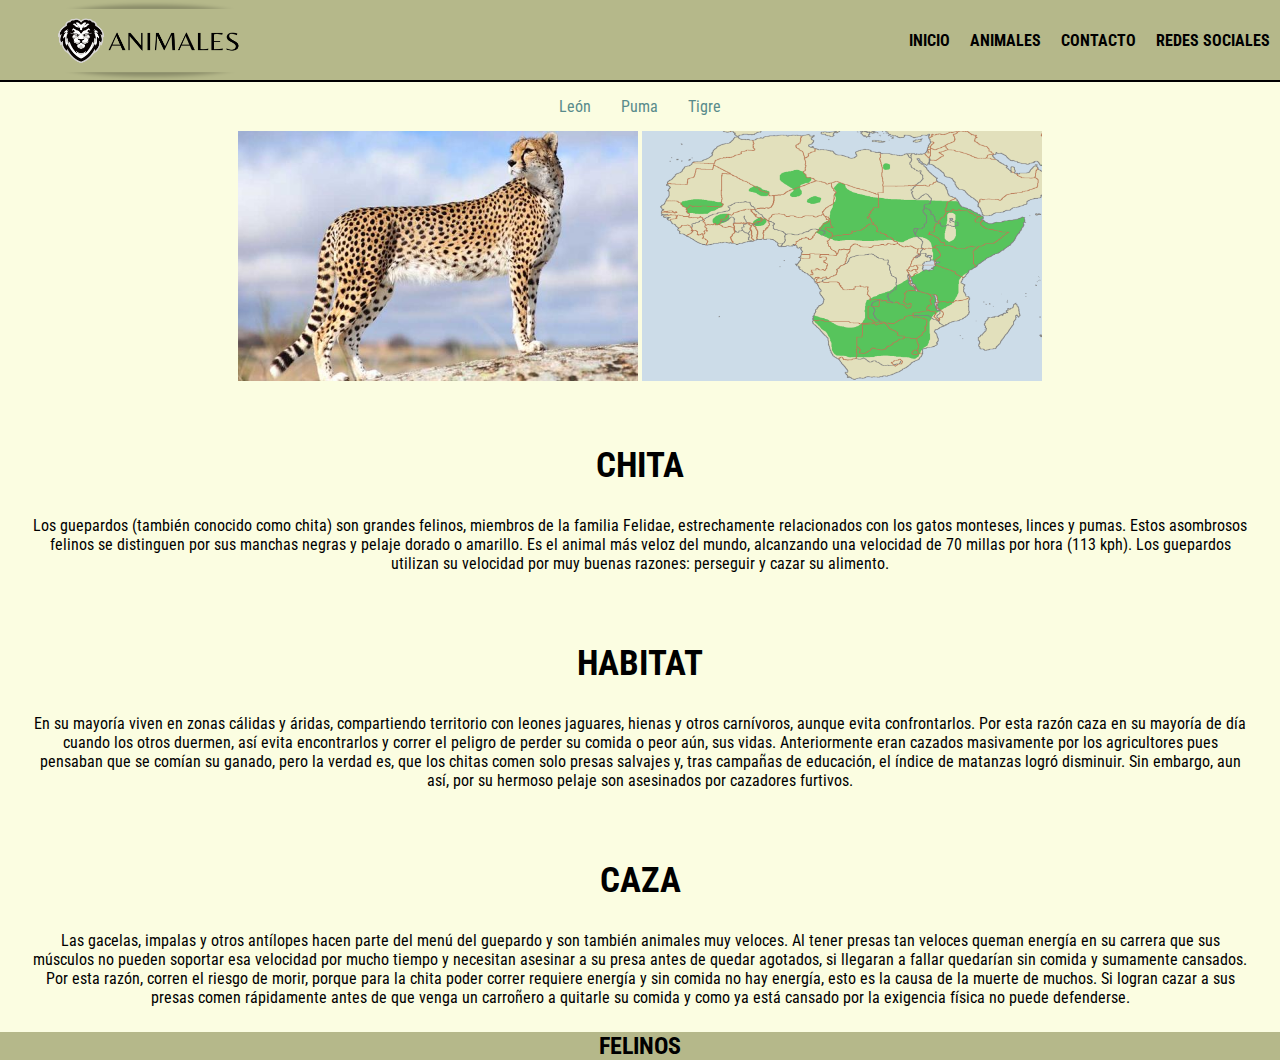
==== page/chita.html @ c59fc847 "primer commit" ====
<!DOCTYPE html>
<html lang="en">
<head>
    <meta charset="UTF-8">
    <meta http-equiv="X-UA-Compatible" content="IE=edge">
    <meta name="viewport" content="width=device-width, initial-scale=1.0">
            <!--CSS-->
            <link rel="stylesheet" href="../css/styles.css">
    <title>Chita</title>
</head>
<body>
<header>
        <img src="../img/logo.png" alt="logo">
        <nav>
            <ul>
                <li><a href="../index.html" class="enlaceInicio">INICIO</a></li> 
                <li><a href="../index.html #animales" class="enlaceAnimal">ANIMALES</a></li>
                <li><a href="../index.html #contacto" class="enlaceContacto">CONTACTO</a></li>
                <li><a href="../index.html  #nosotros" class="enlaceRedes">REDES SOCIALES</a></li>
            </ul>
        </nav>
</header>
    <!--información principal, desde que termina el header hasta el footer-->
    <main>
        <section>
            <ul>
            <li><a href="../page/leon.html" class="tiposAnimales">León</a></li>
            <li><a href="../page/puma.html" class="tiposAnimales">Puma</a></li> 
            <li><a href="../page/tigre.html" class="tiposAnimales">Tigre</a></li>        
            </ul>
        </section>
        <!--Felinos con la imagen y texto-->
        
        <section>
            <div class="imgChita">
                    <img src="../img/chita.jpg" alt="chita">
                    <img src="../img/habitatChita.png" alt="">   
            </div>
                <div class="infoChita">
                <h2>CHITA</h2>
                <p>Los guepardos (también conocido como chita) son grandes felinos, miembros de la familia Felidae, estrechamente relacionados con los gatos monteses, linces y pumas. Estos asombrosos felinos se distinguen por sus manchas negras y pelaje dorado o amarillo.
                Es el animal más veloz del mundo, alcanzando una velocidad de 70 millas por hora (113 kph). Los guepardos utilizan su velocidad por muy buenas razones: perseguir y cazar su alimento.
                </p>

                <h2>HABITAT</h2>
                <p>En su mayoría viven en zonas cálidas y áridas, compartiendo territorio con leones jaguares, hienas y otros carnívoros, aunque evita confrontarlos. Por esta razón caza en su mayoría de día cuando los otros duermen, así evita encontrarlos y correr el peligro de perder su comida o peor aún, sus vidas.
                Anteriormente eran cazados masivamente por los agricultores pues pensaban que se comían su ganado, pero la verdad es, que los chitas comen solo presas salvajes y, tras campañas de educación, el índice de matanzas logró disminuir. Sin embargo, aun así, por su hermoso pelaje son asesinados por cazadores furtivos.
                </p>

                <h2>CAZA</h2>
                <p>Las gacelas, impalas y otros antílopes hacen parte del menú del guepardo y son también animales muy veloces.
                Al tener presas tan veloces queman energía en su carrera que sus músculos no pueden soportar esa velocidad por mucho tiempo y necesitan asesinar a su presa antes de quedar agotados, si llegaran a fallar quedarían sin comida y sumamente cansados.
                Por esta razón, corren el riesgo de morir, porque para la chita poder correr requiere energía y sin comida no hay energía, esto es la causa de la muerte de muchos. Si logran cazar a sus presas comen rápidamente antes de que venga un carroñero a quitarle su comida y como ya está cansado por la exigencia física no puede defenderse.
                </p>
            </div>


        </section>

    <!--parte final, donde hay logo, redes sociales, etc, etc-->
    <footer>
        <h2>FELINOS</h2>
    </footer>
</body>
</html>
---- css/styles.css ----
@import url('https://fonts.googleapis.com/css2?family=Roboto+Condensed:ital,wght@0,300;0,400;0,700;1,300;1,400;1,700&display=swap');

*{
    margin: 0;
    padding: 0;
    scroll-behavior: smooth;
}


/*--------------HEADER--------------*/

body{
    font-family: 'Roboto Condensed', sans-serif;
    background-color: #fbfde1;
}

header{
    background-color: #b5b88a;
    width: 100%;
    border-bottom: 2px solid black;
    display: flex;
    justify-content: space-between;
    align-items: center;

}

header img{
        /*ancho*/
        width: 200px;  
        /*alto*/
        height: 80px;
        margin-left: 50px;
}

header nav ul{
    list-style: none;
    display: flex;
}



header nav ul li a{
    text-decoration: none;
    color: black;
    font-weight: bold;
    padding: 10px;
}

.enlaceInicio:hover{
    border-bottom: solid;
    border-width: 2px 4px;
    border-radius: 30px;
}

.enlaceInicio{
    transition-duration: 1s; 
}

.enlaceAnimal:hover{
    border-bottom: solid;
    border-width: 2px 4px;
    border-radius: 30px;
}

.enlaceAnimal{
    transition-duration: 1s; 
}

.enlaceContacto:hover{
    border-bottom: solid;
    border-width: 2px 4px;
    border-radius: 30px;
}

.enlaceContacto{
    transition-duration: 1s; 
}

.enlaceRedes:hover{
    border-bottom: solid;
    border-width: 2px 4px;
    border-radius: 30px;
}

.enlaceRedes{
    transition-duration: 1s; 
}


/*main páginas felinos*/

main section ul{
    display: flex;
    list-style: none;
    justify-content: center;
}
main section ul li{
    margin: 15px;
}

main section ul li a{
    color: rgb(88, 139, 139);
    text-decoration: none;       
}

.tiposAnimales:hover{
    font-size: 20px;
    border-bottom: 1px solid black;
}

.tiposAnimales{
    transition-duration: 0.5s;
}

/*--------------MAIN--------------*/


main section h2{
    margin-top: 50px;    
    font-size: 35px;
    color: black;
    text-align: center;
    padding: 10px;
    margin-bottom: 10px;
}

.hero{
    text-align: center;
    margin-top: 20px;
}

.hero img{
    padding: 20px;
    width: 60%;
}

.hero h1{
    margin-top: 20px;
    font-weight: bold;
    font-size: 35px;
}
/*margin: top, right , bottom, left */

.hero p{
    text-align: center;
    padding: 20px 30px;
}

/*enlaces de animales*/


/*-----------Animación-----------*/


.fotosAnimales img:hover{
    width: 350px;
    height: 230px;
}

.fotosAnimales img{
    transition-property: all;
    transition-duration: 0.5s;    
}


.fotosAnimales div img{
    /*ancho*/
    width: 320px;  
    /*alto*/
    height: 190px;
    border-radius: 30px;
}

.fotosAnimales div a{
    text-decoration: none;
    color: black;
    font-weight: bold;
    text-align: center;
}

.animalesFlex{
    display: flex;
    align-items: center;
    margin: 40px 10px 40px 10px;
    flex-wrap: wrap;
    justify-content: space-around;
}



/*section (contacto)*/

.contacto h3{
    text-align: center;
}

.contacto{
    padding: 15px;
    border: 1px solid black;
    width: 250px;
    height: 270px;

}

input[type="submit"] {
    background-color: #90925f;
    color: black;
    width: 100%;
}


/*section (nosotros)*/


.flexNos{
    display: flex;
    justify-content: center;
    flex-wrap: wrap;
}

.nosotros div img{
        /*ancho*/
        width: 50px;  
        /*alto*/
        height: 50px;
        padding: 10px;
}


/*--------------FOOTER--------------*/

footer{
    background-color: #b5b88a;
}

footer h2{
    text-align: center;
}




/*--------------LEON--------------*/

.imgLeon{
    justify-content: center;
    display: flex;
    flex-wrap: wrap;

}

.imgLeon img{
    width: 300px;
    height: 250px;
    margin: 10px;
}






.infoLeon p{
    text-align: center;
    padding: 20px 30px;
    margin-bottom: 15px;
}








/*--------------CHITA--------------*/

.imgChita img{
    width: 400px;
    height: 250px;
}


.imgChita{
    text-align: center;
}

.infoChita p{
    text-align: center;
    padding: 10px 30px;
    margin-bottom: 15px;
}

/*--------------PUMA--------------*/

.imgPuma img{
    width: 430px;
    height: 350px;
}


.imgPuma{
    text-align: center;
}

.infoPuma p{
    text-align: center;
    padding: 10px 30px;
    margin-bottom: 15px;
}

/*--------------TIGRE--------------*/

.imgTigre img{
    width: 400px;
    height: 250px;
}


.imgTigre{
    text-align: center;
}

.infoTigre p{
    text-align: center;
    padding: 10px 30px;
    margin-bottom: 15px;
}


/*--------------GRIDS--------------*/

.gridGaleria{
    display: grid;
    grid-template-columns: repeat(3,1fr) ;
    grid-auto-rows: 300px;
    gap: 20px;
    padding: 20px;

}

.gridGaleria div img{
    width: 100%;
    height: 100%;
    box-shadow: 0px -1px 26px 0px rgba(0,0,0,0.76);
    -webkit-box-shadow: 0px -1px 26px 0px rgba(0,0,0,0.76);
    -moz-box-shadow: 0px -1px 26px 0px rgba(0,0,0,0.76);
}


/*--------------MEDIA QUERY--------------*/



/*galeria leon*/
@media screen and (max-width:950px){
    .gridGaleria{
        grid-template-columns: repeat(2,1fr);
        grid-auto-rows: 250px;
    }

}

@media screen and (max-width:600px){
    header img{
        margin-left: 0;
    }
    header{
        flex-direction: column;
    }
    .hero img{
        width: 80%;
    }
}

@media screen and (max-width:450px){
    .gridGaleria{
        grid-template-columns: 1fr;
        grid-auto-rows: 250px;
    }
    .imgLeon img{
        width: 90%;
        margin: 5px;
    }

    .imgChita img{
        width: 90%;
        margin: 5px;
    }

    .imgPuma img{
        width: 90%;
        height: 90%;
        margin: 5px;
    }

    .imgTigre img{
        width: 90%;
        margin: 5px;
    }

}

@media screen and (max-width:350px){
    header nav ul{
        flex-direction: column;
        text-align: center;
    }
    header nav ul li{
        margin: 5px;
    }

}
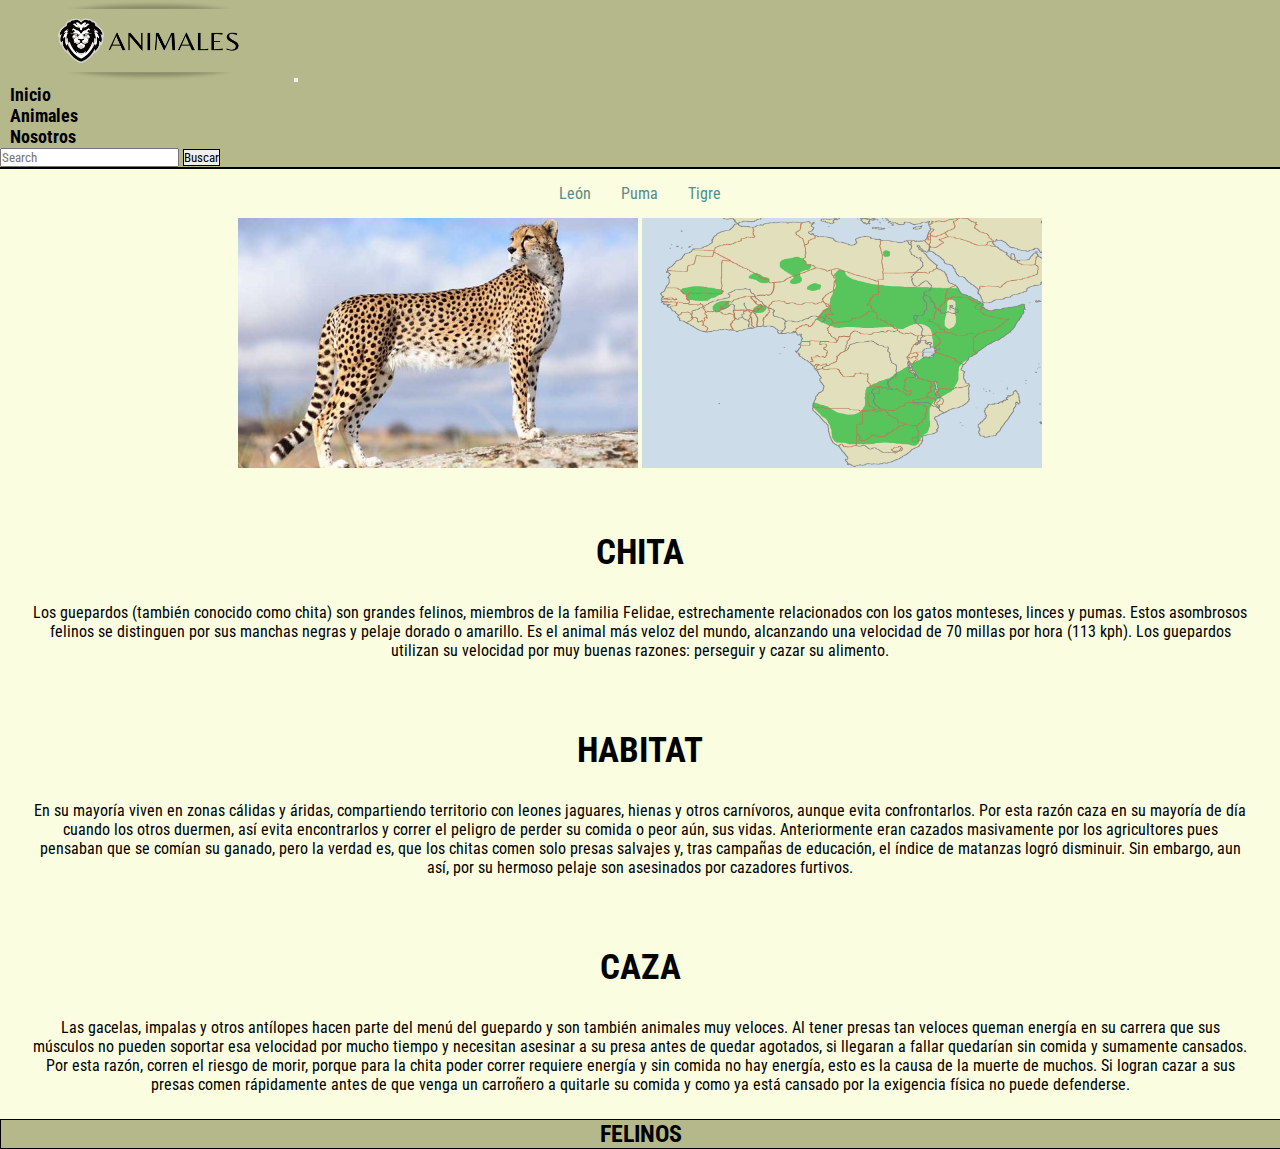
==== commit a70eb5ea: "cambio bootstrap" ====
--- a/page/chita.html
+++ b/page/chita.html
@@ -4,21 +4,41 @@
     <meta charset="UTF-8">
     <meta http-equiv="X-UA-Compatible" content="IE=edge">
     <meta name="viewport" content="width=device-width, initial-scale=1.0">
+        <!----bootstrap---->  
+        <link href="https://cdn.jsdelivr.net/npm/bootstrap@5.0.2/dist/css/bootstrap.min.css" rel="stylesheet" integrity="sha384-EVSTQN3/azprG1Anm3QDgpJLIm9Nao0Yz1ztcQTwFspd3yD65VohhpuuCOmLASjC" crossorigin="anonymous">
             <!--CSS-->
             <link rel="stylesheet" href="../css/styles.css">
     <title>Chita</title>
 </head>
 <body>
 <header>
-        <img src="../img/logo.png" alt="logo">
-        <nav>
-            <ul>
-                <li><a href="../index.html" class="enlaceInicio">INICIO</a></li> 
-                <li><a href="../index.html #animales" class="enlaceAnimal">ANIMALES</a></li>
-                <li><a href="../index.html #contacto" class="enlaceContacto">CONTACTO</a></li>
-                <li><a href="../index.html  #nosotros" class="enlaceRedes">REDES SOCIALES</a></li>
-            </ul>
-        </nav>
+    <nav class="navbar navbar-expand-lg navbar-light">
+        <div class="container-fluid">
+            <img src="../img/logo.png" alt="logo">
+            <button class="navbar-toggler" type="button" data-bs-toggle="collapse"
+                data-bs-target="#navbarSupportedContent" aria-controls="navbarSupportedContent"
+                aria-expanded="false" aria-label="Toggle navigation">
+                <span class="navbar-toggler-icon"></span>
+            </button>
+            <div class="collapse navbar-collapse" id="navbarSupportedContent">
+                <ul class="navbar-nav me-auto mb-2 mb-lg-0">
+                    <li class="nav-item">
+                        <a class="nav-link active" aria-current="page" href="../index.html">Inicio</a>
+                    </li>
+                    <li class="nav-item">
+                        <a class="nav-link active" aria-current="page" href="../index.html #animales">Animales</a>
+                    </li>
+                    <li class="nav-item">
+                        <a class="nav-link" href="../index.html #nosotros">Nosotros</a>
+                    </li>
+                </ul>
+                <form class="d-flex">
+                    <input class="form-control me-2" type="search" placeholder="Search" aria-label="Search">
+                    <button class="btn boton" type="submit">Buscar</button>
+                </form>
+            </div>
+        </div>
+    </nav>
 </header>
     <!--información principal, desde que termina el header hasta el footer-->
     <main>
@@ -61,5 +81,7 @@
     <footer>
         <h2>FELINOS</h2>
     </footer>
+            <!--JavaScript-->
+    <script src="https://cdn.jsdelivr.net/npm/bootstrap@5.0.2/dist/js/bootstrap.bundle.min.js" integrity="sha384-MrcW6ZMFYlzcLA8Nl+NtUVF0sA7MsXsP1UyJoMp4YLEuNSfAP+JcXn/tWtIaxVXM" crossorigin="anonymous"></script>
 </body>
 </html>--- a/css/styles.css
+++ b/css/styles.css
@@ -5,24 +5,19 @@
     margin: 0;
     padding: 0;
     scroll-behavior: smooth;
+    font-family: 'Roboto Condensed', sans-serif;    
 }
 
 
 /*--------------HEADER--------------*/
 
 body{
-    font-family: 'Roboto Condensed', sans-serif;
     background-color: #fbfde1;
 }
 
 header{
     background-color: #b5b88a;
-    width: 100%;
     border-bottom: 2px solid black;
-    display: flex;
-    justify-content: space-between;
-    align-items: center;
-
 }
 
 header img{
@@ -30,14 +25,17 @@
         width: 200px;  
         /*alto*/
         height: 80px;
-        margin-left: 50px;
-}
-
-header nav ul{
-    list-style: none;
-    display: flex;
-}
-
+        margin: 0px 40px 0px 50px;
+}
+
+header nav form .boton{
+    border: 1px solid black;
+    transition: 0.5s;
+}
+
+header nav form .boton:hover{
+    background-color: #818355;
+}
 
 
 header nav ul li a{
@@ -45,6 +43,7 @@
     color: black;
     font-weight: bold;
     padding: 10px;
+    font-size: 18px;
 }
 
 .enlaceInicio:hover{
@@ -123,6 +122,7 @@
     text-align: center;
     padding: 10px;
     margin-bottom: 10px;
+    font-weight: bold;
 }
 
 .hero{
@@ -189,26 +189,6 @@
 
 
 
-/*section (contacto)*/
-
-.contacto h3{
-    text-align: center;
-}
-
-.contacto{
-    padding: 15px;
-    border: 1px solid black;
-    width: 250px;
-    height: 270px;
-
-}
-
-input[type="submit"] {
-    background-color: #90925f;
-    color: black;
-    width: 100%;
-}
-
 
 /*section (nosotros)*/
 
@@ -219,11 +199,14 @@
     flex-wrap: wrap;
 }
 
+.nosotros h2{
+    margin-bottom: 0;
+}
 .nosotros div img{
         /*ancho*/
-        width: 50px;  
+        width: 80px;  
         /*alto*/
-        height: 50px;
+        height: 80px;
         padding: 10px;
 }
 
@@ -232,12 +215,15 @@
 
 footer{
     background-color: #b5b88a;
+    border: 1px solid black;
+    bottom: 0;
+    width: 100%;
 }
 
 footer h2{
     text-align: center;
-}
-
+
+}
 
 
 
@@ -251,13 +237,10 @@
 }
 
 .imgLeon img{
-    width: 300px;
-    height: 250px;
+    width: 350px;
+    height: 300px;
     margin: 10px;
 }
-
-
-
 
 
 
@@ -266,11 +249,6 @@
     padding: 20px 30px;
     margin-bottom: 15px;
 }
-
-
-
-
-
 
 
 
@@ -337,7 +315,6 @@
     grid-auto-rows: 300px;
     gap: 20px;
     padding: 20px;
-
 }
 
 .gridGaleria div img{
@@ -399,7 +376,6 @@
         width: 90%;
         margin: 5px;
     }
-
 }
 
 @media screen and (max-width:350px){
@@ -410,5 +386,4 @@
     header nav ul li{
         margin: 5px;
     }
-
 }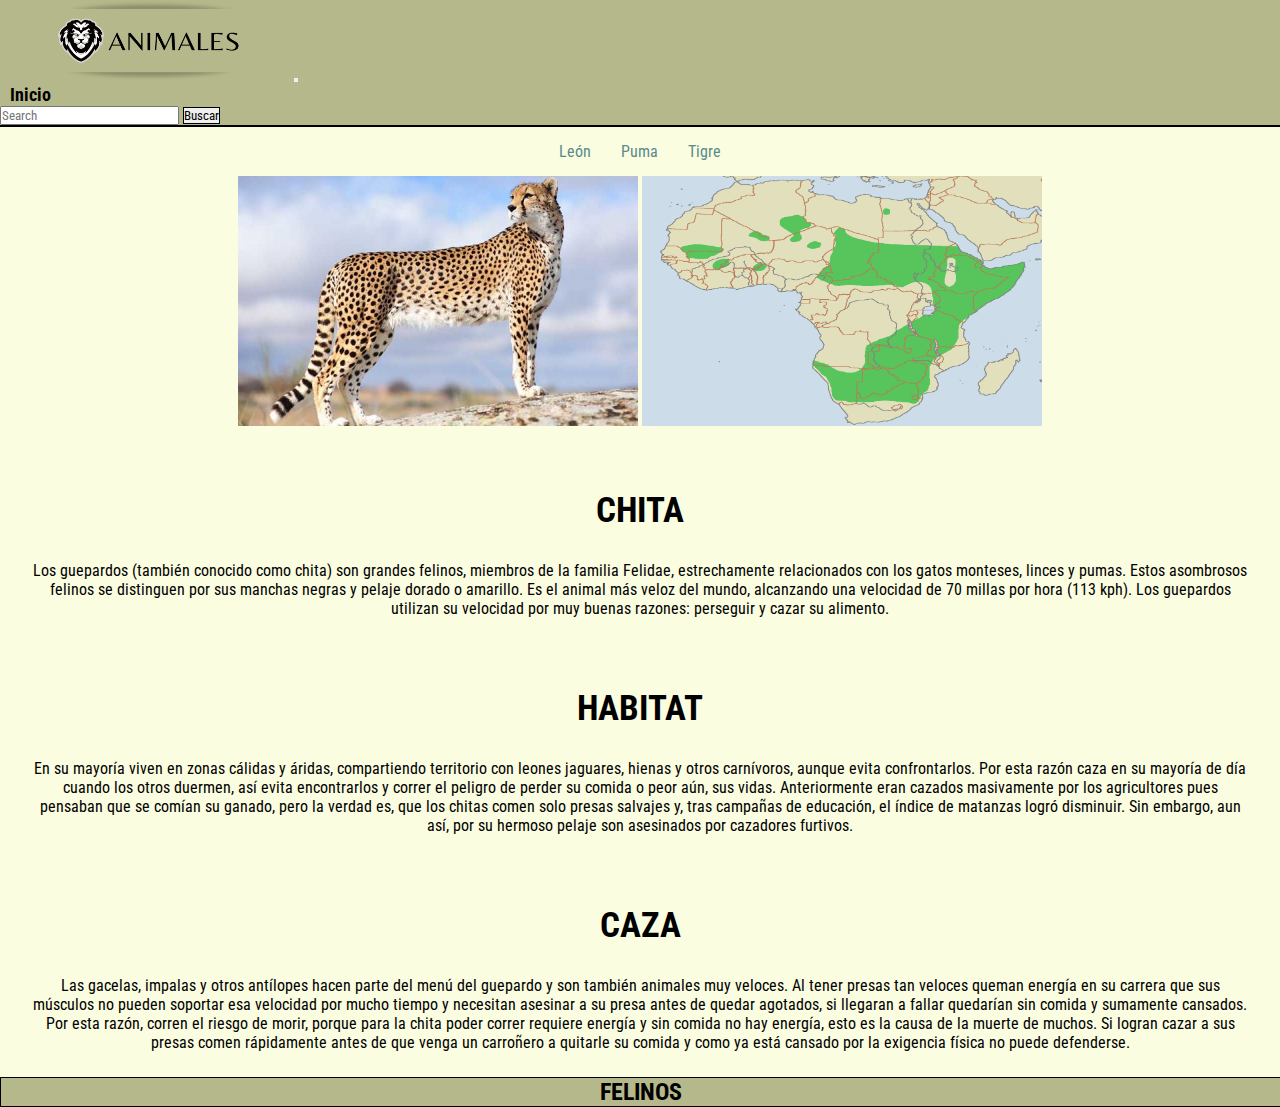
==== commit df3c4683: "cambios en el header" ====
--- a/page/chita.html
+++ b/page/chita.html
@@ -24,12 +24,6 @@
                 <ul class="navbar-nav me-auto mb-2 mb-lg-0">
                     <li class="nav-item">
                         <a class="nav-link active" aria-current="page" href="../index.html">Inicio</a>
-                    </li>
-                    <li class="nav-item">
-                        <a class="nav-link active" aria-current="page" href="../index.html #animales">Animales</a>
-                    </li>
-                    <li class="nav-item">
-                        <a class="nav-link" href="../index.html #nosotros">Nosotros</a>
                     </li>
                 </ul>
                 <form class="d-flex">
--- a/css/styles.css
+++ b/css/styles.css
@@ -46,47 +46,6 @@
     font-size: 18px;
 }
 
-.enlaceInicio:hover{
-    border-bottom: solid;
-    border-width: 2px 4px;
-    border-radius: 30px;
-}
-
-.enlaceInicio{
-    transition-duration: 1s; 
-}
-
-.enlaceAnimal:hover{
-    border-bottom: solid;
-    border-width: 2px 4px;
-    border-radius: 30px;
-}
-
-.enlaceAnimal{
-    transition-duration: 1s; 
-}
-
-.enlaceContacto:hover{
-    border-bottom: solid;
-    border-width: 2px 4px;
-    border-radius: 30px;
-}
-
-.enlaceContacto{
-    transition-duration: 1s; 
-}
-
-.enlaceRedes:hover{
-    border-bottom: solid;
-    border-width: 2px 4px;
-    border-radius: 30px;
-}
-
-.enlaceRedes{
-    transition-duration: 1s; 
-}
-
-
 /*main páginas felinos*/
 
 main section ul{
@@ -100,7 +59,7 @@
 
 main section ul li a{
     color: rgb(88, 139, 139);
-    text-decoration: none;       
+    text-decoration: none;
 }
 
 .tiposAnimales:hover{
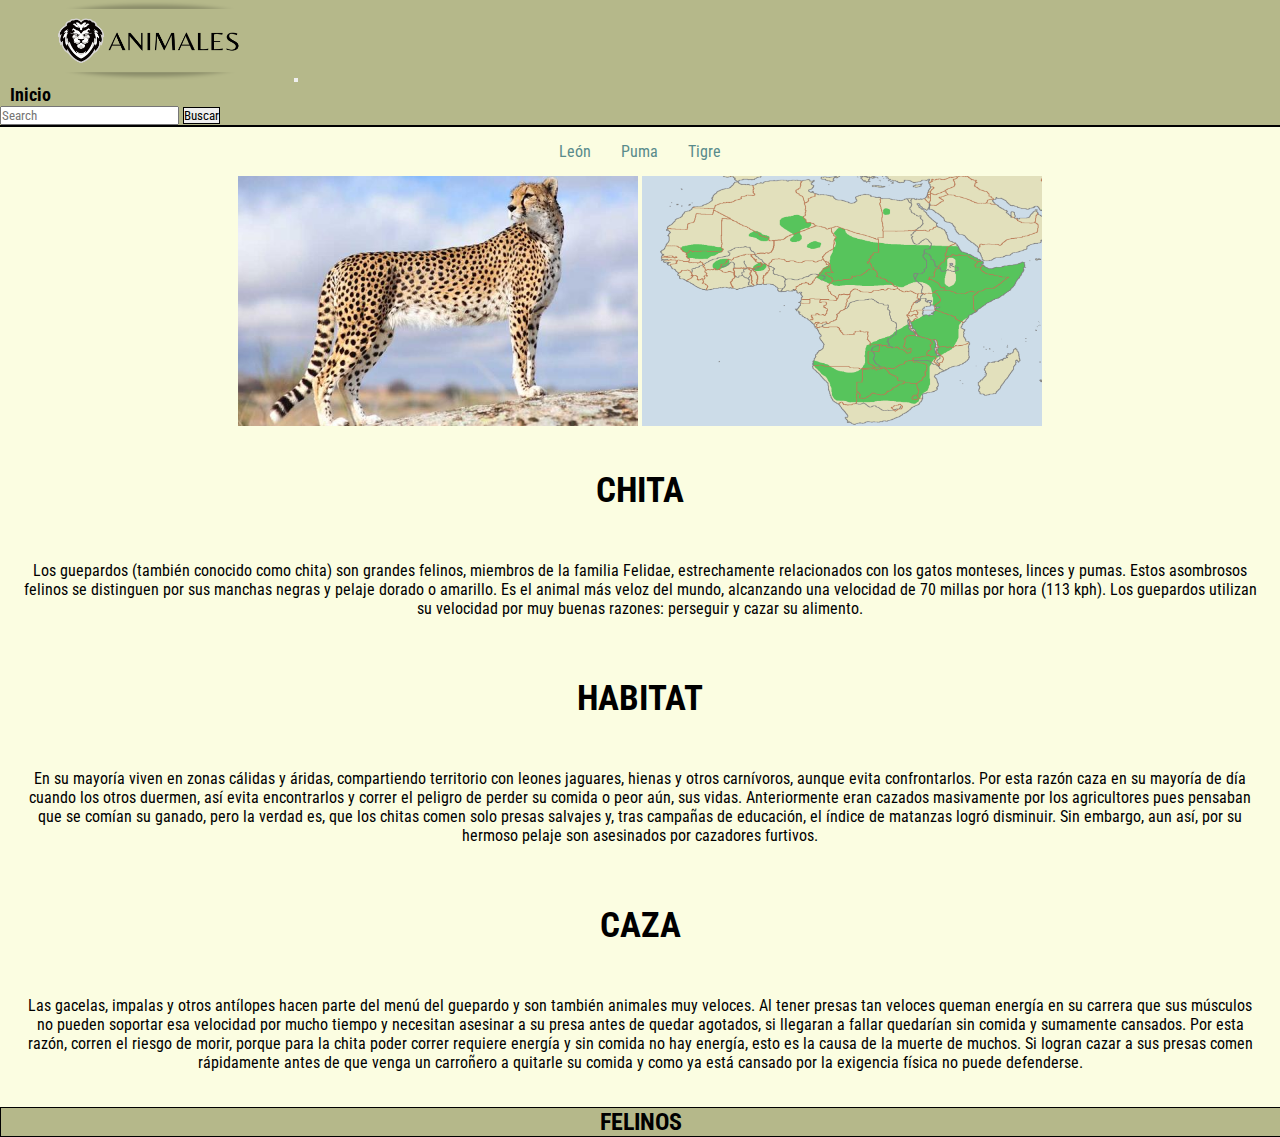
==== commit 3953badd: "sass y seo" ====
--- a/page/chita.html
+++ b/page/chita.html
@@ -1,13 +1,28 @@
 <!DOCTYPE html>
-<html lang="en">
+<html lang="es">
 <head>
     <meta charset="UTF-8">
     <meta http-equiv="X-UA-Compatible" content="IE=edge">
     <meta name="viewport" content="width=device-width, initial-scale=1.0">
-        <!----bootstrap---->  
-        <link href="https://cdn.jsdelivr.net/npm/bootstrap@5.0.2/dist/css/bootstrap.min.css" rel="stylesheet" integrity="sha384-EVSTQN3/azprG1Anm3QDgpJLIm9Nao0Yz1ztcQTwFspd3yD65VohhpuuCOmLASjC" crossorigin="anonymous">
-            <!--CSS-->
-            <link rel="stylesheet" href="../css/styles.css">
+    <!----KEYWORDS---->
+    <meta name="keywords" content="animales, animal, felinos, leon, tigre, puma, chita, contacto, mamiferos, habitat, galeria, fotos">    
+    <!----DESCRIPTION---->
+    <meta name="description" content="Este sitio te brindará información acerca de la Chita, conociendo su hábitat natural y su formas de caza.">
+    <!----PROTOCOLO OPEN GRAPH---->
+    <!----TYPE---->
+    <meta property="og:type" content="Web site">
+    <!----TITLE---->
+    <meta property="og:title" content="Animales | Información de distintos Felinos">
+    <!----IMAGE---->
+    <meta property="og:image" content="file:///C:/Users/Santiago/Desktop/comision-33185/img/logo.png">
+    <!----DESCRIPTION---->
+    <meta property="og:description" content="Este sitio te brindará información acerca de la Chita, conociendo su hábitat natural y su formas de caza.">
+    <!----FAVICON---->
+    <link rel="shortcut icon" href="../img/favicon.ico" type="image/x-icon">
+    <!----bootstrap---->  
+    <link href="https://cdn.jsdelivr.net/npm/bootstrap@5.0.2/dist/css/bootstrap.min.css" rel="stylesheet" integrity="sha384-EVSTQN3/azprG1Anm3QDgpJLIm9Nao0Yz1ztcQTwFspd3yD65VohhpuuCOmLASjC" crossorigin="anonymous">
+    <!--CSS-->
+    <link rel="stylesheet" href="../css/estilos.css">
     <title>Chita</title>
 </head>
 <body>
--- a/css/estilos.css
+++ b/css/estilos.css
@@ -0,0 +1,209 @@
+@import url("https://fonts.googleapis.com/css2?family=Roboto+Condensed:ital,wght@0,300;0,400;0,700;1,300;1,400;1,700&display=swap");
+* {
+  margin: 0;
+  padding: 0;
+  scroll-behavior: smooth;
+  font-family: 'Roboto Condensed', sans-serif; }
+
+body {
+  background-color: #fbfde1; }
+
+.infoLeon p, .infoChita p, .infoPuma p, .infoTigre p {
+  text-align: center;
+  margin-top: 20px;
+  padding: 20px 20px;
+  margin-bottom: 15px; }
+
+/*----HEADER----*/
+header {
+  border-bottom: 2px solid black;
+  background-color: #b5b88a; }
+  header nav img {
+    width: 200px;
+    height: 80px;
+    margin: 0px 40px 0px 50px; }
+  header nav ul li a {
+    text-decoration: none;
+    color: black;
+    font-weight: bold;
+    padding: 10px;
+    font-size: 18px; }
+
+.boton {
+  border: 1px solid black;
+  transition: 0.5s; }
+  .boton:hover {
+    background-color: #818355; }
+
+/*----MAIN PAGINAS FELINOS----*/
+main section ul {
+  display: flex;
+  justify-content: center;
+  align-items: center;
+  list-style: none; }
+  main section ul li {
+    margin: 15px; }
+    main section ul li a {
+      text-decoration: none;
+      color: #588b8b; }
+
+.tiposAnimales {
+  transition-duration: 0.5s; }
+  .tiposAnimales:hover {
+    font-size: 20px;
+    border-bottom: 1px solid black; }
+
+/*----MAIN----*/
+main section h2 {
+  margin-top: 30px;
+  font-size: 35px;
+  color: black;
+  text-align: center;
+  padding: 10px;
+  margin-bottom: 10px;
+  font-weight: bold; }
+
+main .hero {
+  text-align: center;
+  margin-top: 20px;
+  padding: 20px 20px; }
+  main .hero img {
+    padding: 20px;
+    width: 60%; }
+    main .hero img h1 {
+      margin-top: 20px;
+      font-size: 35px; }
+
+.fotosAnimales div img {
+  width: 320px;
+  height: 190px;
+  border-radius: 30px;
+  transition-property: all;
+  transition-duration: 0.5s; }
+  .fotosAnimales div img:hover {
+    width: 350px;
+    height: 230px; }
+
+.fotosAnimales div a {
+  text-decoration: none;
+  color: black;
+  font-weight: bold;
+  text-align: center; }
+
+.animalesFlex {
+  display: flex;
+  justify-content: space-around;
+  align-items: center;
+  margin: 40px 10px 40px 10px;
+  flex-wrap: wrap; }
+
+/*section (nosotros)*/
+.flexNos {
+  display: flex;
+  justify-content: center;
+  align-items: center;
+  flex-wrap: wrap; }
+
+.nosotros h2 {
+  margin-bottom: 0; }
+
+.nosotros div img {
+  /*ancho*/
+  width: 80px;
+  /*alto*/
+  height: 80px;
+  padding: 10px; }
+
+/*--------------LEON--------------*/
+.imgLeon {
+  display: flex;
+  justify-content: center;
+  align-items: center;
+  flex-wrap: wrap; }
+  .imgLeon img {
+    width: 350px;
+    height: 300px;
+    margin: 10px; }
+
+/*--------------CHITA--------------*/
+.imgChita {
+  text-align: center; }
+  .imgChita img {
+    width: 400px;
+    height: 250px; }
+
+/*--------------PUMA--------------*/
+.imgPuma {
+  text-align: center; }
+  .imgPuma img {
+    width: 430px;
+    height: 350px; }
+
+/*--------------TIGRE--------------*/
+.imgTigre {
+  text-align: center; }
+  .imgTigre img {
+    width: 400px;
+    height: 250px; }
+
+/*--------------GRIDS--------------*/
+.gridGaleria {
+  display: grid;
+  grid-template-columns: repeat(3, 1fr);
+  grid-auto-rows: 300px;
+  gap: 20px;
+  padding: 20px; }
+  .gridGaleria div img {
+    width: 100%;
+    height: 100%;
+    box-shadow: 0px -1px 26px 0px rgba(0, 0, 0, 0.76);
+    -webkit-box-shadow: 0px -1px 26px 0px rgba(0, 0, 0, 0.76);
+    -moz-box-shadow: 0px -1px 26px 0px rgba(0, 0, 0, 0.76); }
+
+/*----FOOTER----*/
+footer {
+  background-color: #b5b88a;
+  border: 1px solid black;
+  bottom: 0;
+  width: 100%; }
+  footer h2 {
+    text-align: center; }
+
+/*----MEDIA QUERY----*/
+@media screen and (max-width: 950px) {
+  .gridGaleria {
+    grid-template-columns: repeat(2, 1fr);
+    grid-auto-rows: 250px; } }
+
+@media screen and (max-width: 600px) {
+  header {
+    flex-direction: column; }
+    header img {
+      margin-left: 0; }
+  .hero {
+    width: 100%; } }
+
+@media screen and (max-width: 450px) {
+  .gridGaleria {
+    grid-template-columns: 1fr;
+    grid-auto-rows: 250px; }
+  .imgLeon img {
+    width: 90%;
+    margin: 5px; }
+  .imgChita img {
+    width: 90%;
+    margin: 5px; }
+  .imgPuma img {
+    width: 90%;
+    height: 90%;
+    margin: 5px; }
+  .imgTigre img {
+    width: 90%;
+    margin: 5px; } }
+
+@media screen and (max-width: 350px) {
+  header nav ul {
+    flex-direction: column;
+    text-align: center; }
+    header nav ul li {
+      margin: 5px; } }
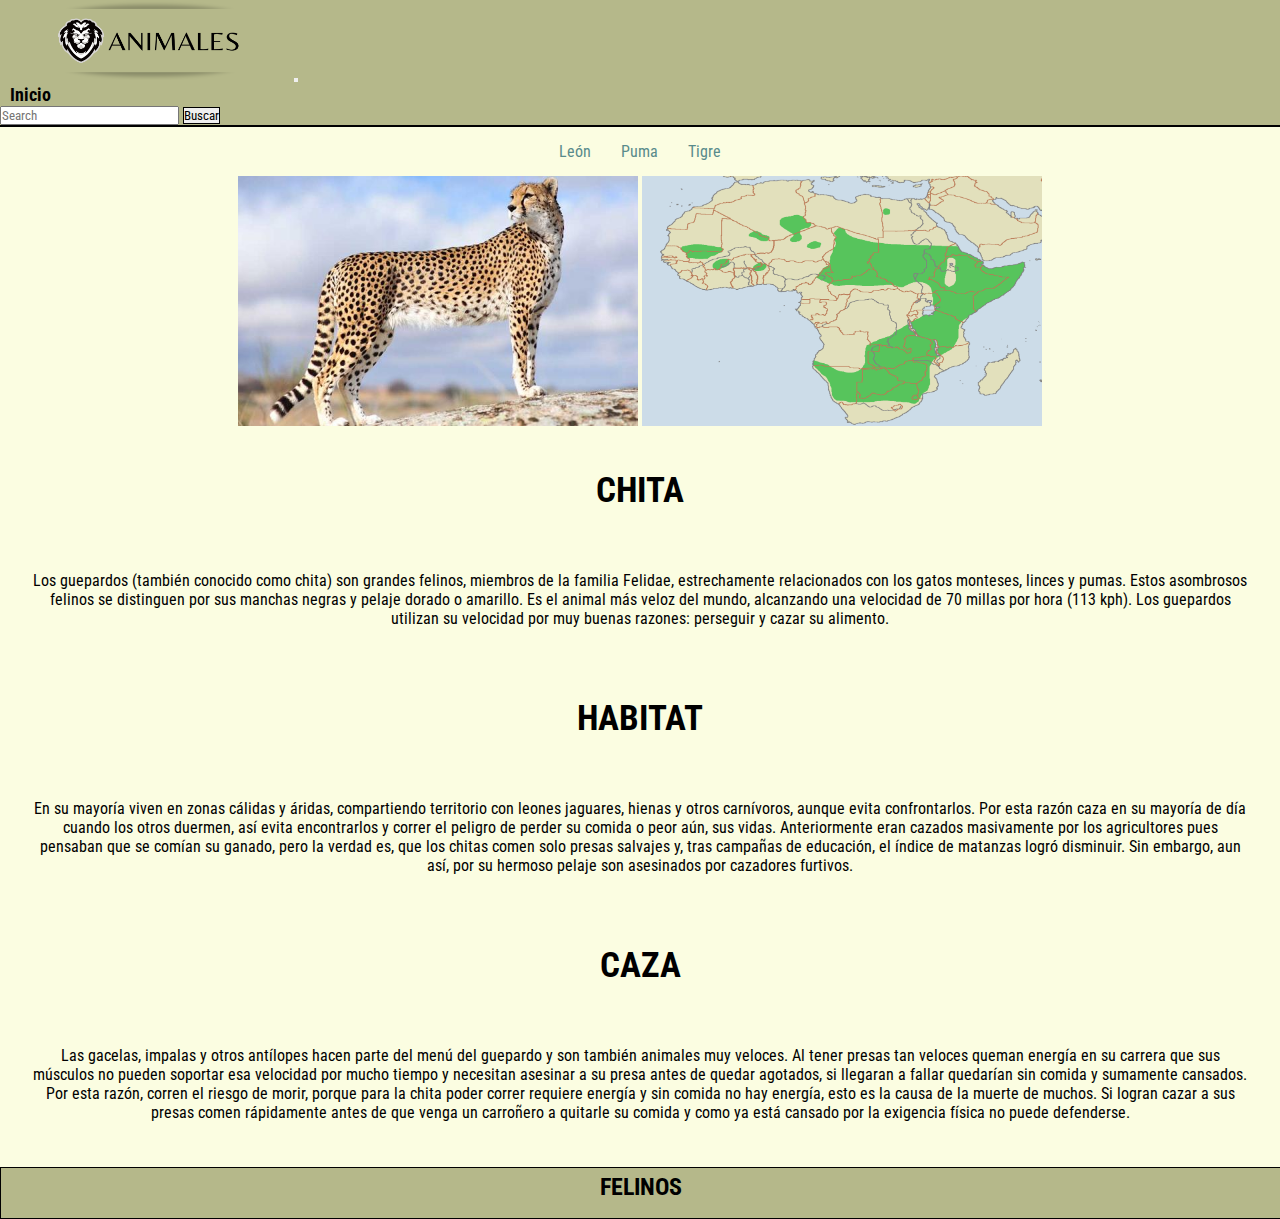
==== commit 7d4bb23f: "h1" ====
--- a/page/chita.html
+++ b/page/chita.html
@@ -66,7 +66,7 @@
                     <img src="../img/habitatChita.png" alt="">   
             </div>
                 <div class="infoChita">
-                <h2>CHITA</h2>
+                <h1>CHITA</h1>
                 <p>Los guepardos (también conocido como chita) son grandes felinos, miembros de la familia Felidae, estrechamente relacionados con los gatos monteses, linces y pumas. Estos asombrosos felinos se distinguen por sus manchas negras y pelaje dorado o amarillo.
                 Es el animal más veloz del mundo, alcanzando una velocidad de 70 millas por hora (113 kph). Los guepardos utilizan su velocidad por muy buenas razones: perseguir y cazar su alimento.
                 </p>
--- a/css/estilos.css
+++ b/css/estilos.css
@@ -11,7 +11,7 @@
 .infoLeon p, .infoChita p, .infoPuma p, .infoTigre p {
   text-align: center;
   margin-top: 20px;
-  padding: 20px 20px;
+  padding: 30px;
   margin-bottom: 15px; }
 
 /*----HEADER----*/
@@ -54,6 +54,15 @@
     border-bottom: 1px solid black; }
 
 /*----MAIN----*/
+main section h1 {
+  margin-top: 30px;
+  font-size: 35px;
+  color: black;
+  text-align: center;
+  padding: 10px;
+  margin-bottom: 10px;
+  font-weight: bold; }
+
 main section h2 {
   margin-top: 30px;
   font-size: 35px;
@@ -66,7 +75,7 @@
 main .hero {
   text-align: center;
   margin-top: 20px;
-  padding: 20px 20px; }
+  padding: 40px; }
   main .hero img {
     padding: 20px;
     width: 60%; }
@@ -164,10 +173,12 @@
 footer {
   background-color: #b5b88a;
   border: 1px solid black;
-  bottom: 0;
-  width: 100%; }
+  width: 100%;
+  height: 50px;
+  bottom: 0; }
   footer h2 {
-    text-align: center; }
+    text-align: center;
+    padding: 5px; }
 
 /*----MEDIA QUERY----*/
 @media screen and (max-width: 950px) {
